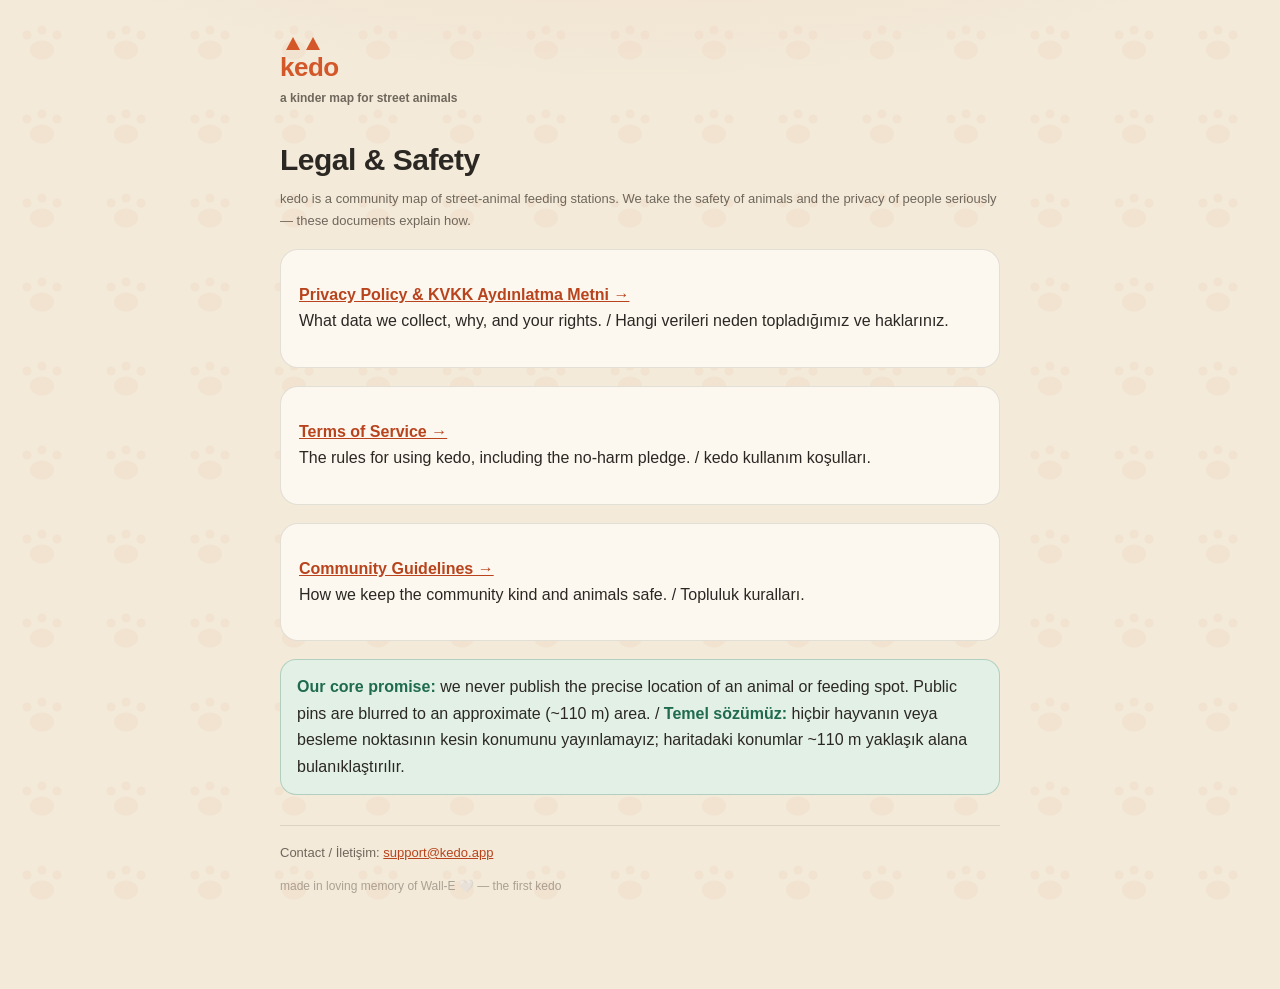
==== index.html @ f896a2e5 "Theme pages (cream + paw pattern, ears wordmark), fix data-controller name, add Wall-E tribute" ====
<!DOCTYPE html>
<html lang="en">
<head>
<meta charset="utf-8" />
<meta name="viewport" content="width=device-width, initial-scale=1" />
<title>kedo — Legal</title>
<link rel="stylesheet" href="style.css" />
</head>
<body>
<div class="wrap">
  <header class="site">
    <span class="brand">kedo<small>a kinder map for street animals</small></span>
  </header>

  <h1>Legal & Safety</h1>
  <p class="updated">kedo is a community map of street-animal feeding stations. We take the safety of
  animals and the privacy of people seriously — these documents explain how.</p>

  <div class="card">
    <p><a href="privacy.html"><strong>Privacy Policy &amp; KVKK Aydınlatma Metni →</strong></a><br/>
    What data we collect, why, and your rights. / Hangi verileri neden topladığımız ve haklarınız.</p>
  </div>
  <div class="card">
    <p><a href="terms.html"><strong>Terms of Service →</strong></a><br/>
    The rules for using kedo, including the no-harm pledge. / kedo kullanım koşulları.</p>
  </div>
  <div class="card">
    <p><a href="guidelines.html"><strong>Community Guidelines →</strong></a><br/>
    How we keep the community kind and animals safe. / Topluluk kuralları.</p>
  </div>

  <div class="callout">
    <strong>Our core promise:</strong> we never publish the precise location of an animal or feeding
    spot. Public pins are blurred to an approximate (~110&nbsp;m) area. /
    <strong>Temel sözümüz:</strong> hiçbir hayvanın veya besleme noktasının kesin konumunu yayınlamayız;
    haritadaki konumlar ~110&nbsp;m yaklaşık alana bulanıklaştırılır.
  </div>

  <footer>
    Contact / İletişim: <a href="mailto:support@kedo.app">support@kedo.app</a>
    <p style="margin-top:14px; opacity:.55; font-size:12px;">made in loving memory of Wall‑E 🤍 — the first kedo</p>
  </footer>
</div>
</body>
</html>
---- style.css ----
/* kedo legal pages — cream + coral, plain and readable */
:root{
  --bg:#F3EAD9; --card:#FCF8EF; --ink:#2B2824; --muted:#6f675c;
  --coral:#D4572A; --coral-dark:#B8431D; --green:#1F6B4F; --line:rgba(43,40,36,.12);
}
*{box-sizing:border-box}
html{scroll-behavior:smooth}
body{
  margin:0; color:var(--ink);
  font-family:-apple-system,BlinkMacSystemFont,"Segoe UI",Roboto,Helvetica,Arial,sans-serif;
  line-height:1.65; font-size:16px;
  /* warm kedo theme: soft coral glow + a faint repeating paw print on cream */
  background:
    radial-gradient(1100px 460px at 50% -240px, rgba(212,87,42,.12), transparent 70%),
    url("data:image/svg+xml,%3Csvg xmlns='http://www.w3.org/2000/svg' width='84' height='84' viewBox='0 0 84 84'%3E%3Cg fill='%23D4572A' opacity='0.05'%3E%3Cellipse cx='42' cy='50' rx='12' ry='9.5'/%3E%3Ccircle cx='27' cy='35' r='4.6'/%3E%3Ccircle cx='42' cy='30' r='4.6'/%3E%3Ccircle cx='57' cy='35' r='4.6'/%3E%3C/g%3E%3C/svg%3E"),
    var(--bg);
  background-attachment: fixed;
}
/* cat-ears over the wordmark, like the app */
.brand{position:relative; display:inline-block}
.brand::before, .brand::after{
  content:""; position:absolute; top:-9px; width:0; height:0;
  border-left:7px solid transparent; border-right:7px solid transparent; border-bottom:13px solid var(--coral);
}
.brand::before{left:6px} .brand::after{left:26px}
.wrap{max-width:760px; margin:0 auto; padding:28px 20px 80px}
header.site{display:flex; align-items:center; gap:12px; padding:18px 0 8px}
header.site .ears{font-size:0; line-height:0}
.brand{font-weight:800; font-size:26px; letter-spacing:-.5px; color:var(--coral)}
.brand small{display:block; font-size:12px; font-weight:700; color:var(--muted); letter-spacing:0}
nav.top{display:flex; flex-wrap:wrap; gap:8px; margin:14px 0 22px}
nav.top a{
  text-decoration:none; color:var(--ink); background:var(--card); border:1px solid var(--line);
  padding:7px 13px; border-radius:14px; font-weight:700; font-size:13px;
}
nav.top a:hover{border-color:var(--coral); color:var(--coral)}
.lang{float:right; font-size:13px}
.lang a{color:var(--coral); font-weight:700; text-decoration:none}
h1{font-size:30px; letter-spacing:-.5px; margin:18px 0 4px}
h2{font-size:21px; margin:34px 0 6px; padding-top:8px}
h3{font-size:16px; margin:20px 0 4px; color:var(--coral-dark)}
.updated{color:var(--muted); font-size:13px; margin:0 0 6px}
.card{background:var(--card); border:1px solid var(--line); border-radius:18px; padding:16px 18px; margin:18px 0}
.callout{background:#E3F0E6; border:1px solid rgba(31,107,79,.25); border-radius:16px; padding:14px 16px; margin:18px 0}
.callout strong{color:var(--green)}
table{width:100%; border-collapse:collapse; margin:12px 0; font-size:14.5px}
th,td{text-align:left; vertical-align:top; padding:9px 10px; border-bottom:1px solid var(--line)}
th{color:var(--coral-dark)}
a{color:var(--coral-dark)}
ul{padding-left:20px} li{margin:4px 0}
hr.div{border:none; border-top:2px dashed var(--line); margin:48px 0}
footer{color:var(--muted); font-size:13px; margin-top:30px; border-top:1px solid var(--line); padding-top:16px}
.pill{display:inline-block; background:#FBE3DA; color:var(--coral-dark); font-weight:800; font-size:11px; padding:3px 9px; border-radius:10px; letter-spacing:.3px}
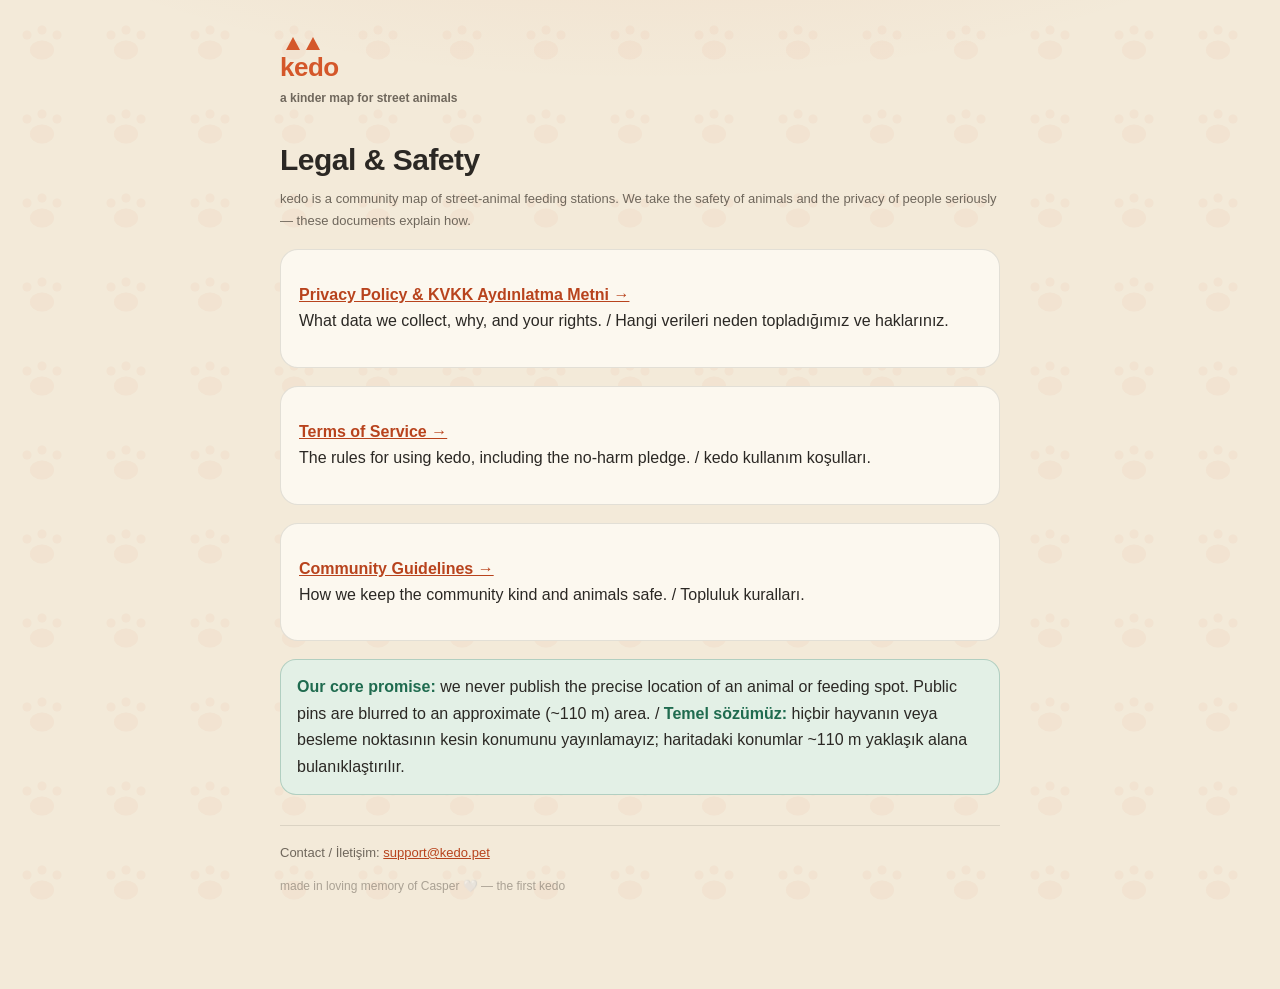
==== commit ed48bec2: "feat: EN/TR language toggle + support@kedo.pet One-tap English/Türkçe switch (remembers choice) so p" ====
--- a/index.html
+++ b/index.html
@@ -37,8 +37,8 @@
   </div>
 
   <footer>
-    Contact / İletişim: <a href="mailto:support@kedo.app">support@kedo.app</a>
-    <p style="margin-top:14px; opacity:.55; font-size:12px;">made in loving memory of Wall‑E 🤍 — the first kedo</p>
+    Contact / İletişim: <a href="mailto:support@kedo.pet">support@kedo.pet</a>
+    <p style="margin-top:14px; opacity:.55; font-size:12px;">made in loving memory of Casper 🤍 — the first kedo</p>
   </footer>
 </div>
 </body>
--- a/style.css
+++ b/style.css
@@ -51,3 +51,12 @@
 hr.div{border:none; border-top:2px dashed var(--line); margin:48px 0}
 footer{color:var(--muted); font-size:13px; margin-top:30px; border-top:1px solid var(--line); padding-top:16px}
 .pill{display:inline-block; background:#FBE3DA; color:var(--coral-dark); font-weight:800; font-size:11px; padding:3px 9px; border-radius:10px; letter-spacing:.3px}
+
+
+/* Language toggle (EN / TR) */
+.langtoggle { display:inline-flex; gap:4px; background:#EFE6D4; border:1px solid #E4D9C2; border-radius:999px; padding:4px; margin:0 0 22px; }
+.langtoggle button { font:inherit; font-weight:700; font-size:14px; line-height:1; cursor:pointer; border:0; background:transparent; color:#9B8E76; padding:8px 18px; border-radius:999px; transition:background .15s, color .15s; }
+.langtoggle button:hover { color:#6F6553; }
+.langtoggle button.active { background:#D4572A; color:#fff; }
+body.lang-en .L.tr { display:none; }
+body.lang-tr .L.en { display:none; }
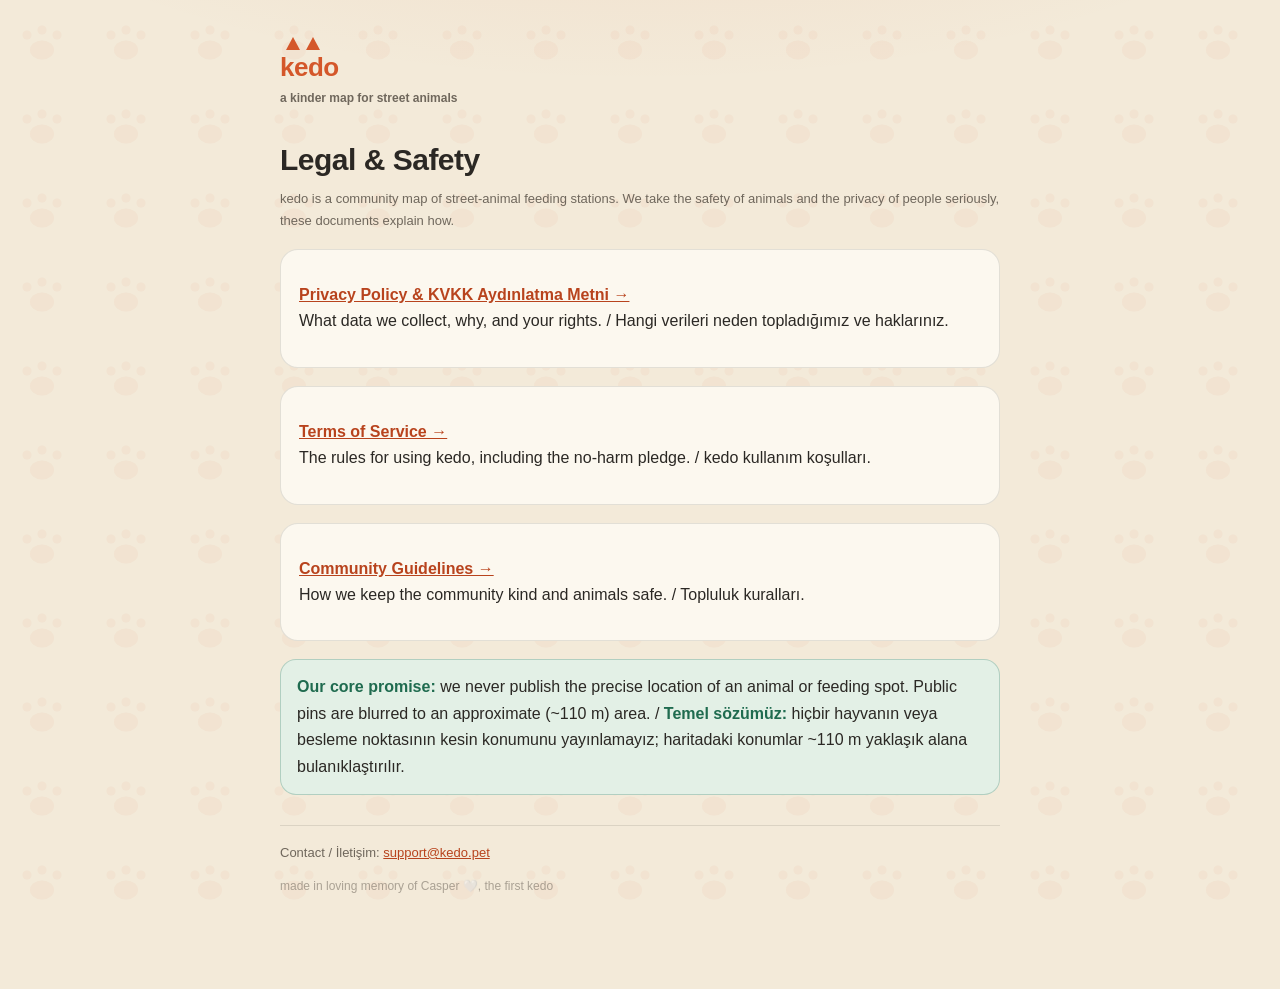
==== commit 934c6054: "style: remove em dashes site-wide (kedo voice rule) Co-Authored-By: Claude Opus 4.8 <noreply@anthrop" ====
--- a/index.html
+++ b/index.html
@@ -3,7 +3,7 @@
 <head>
 <meta charset="utf-8" />
 <meta name="viewport" content="width=device-width, initial-scale=1" />
-<title>kedo — Legal</title>
+<title>kedo · Legal</title>
 <link rel="stylesheet" href="style.css" />
 </head>
 <body>
@@ -14,7 +14,7 @@
 
   <h1>Legal & Safety</h1>
   <p class="updated">kedo is a community map of street-animal feeding stations. We take the safety of
-  animals and the privacy of people seriously — these documents explain how.</p>
+  animals and the privacy of people seriously, these documents explain how.</p>
 
   <div class="card">
     <p><a href="privacy.html"><strong>Privacy Policy &amp; KVKK Aydınlatma Metni →</strong></a><br/>
@@ -38,7 +38,7 @@
 
   <footer>
     Contact / İletişim: <a href="mailto:support@kedo.pet">support@kedo.pet</a>
-    <p style="margin-top:14px; opacity:.55; font-size:12px;">made in loving memory of Casper 🤍 — the first kedo</p>
+    <p style="margin-top:14px; opacity:.55; font-size:12px;">made in loving memory of Casper 🤍, the first kedo</p>
   </footer>
 </div>
 </body>
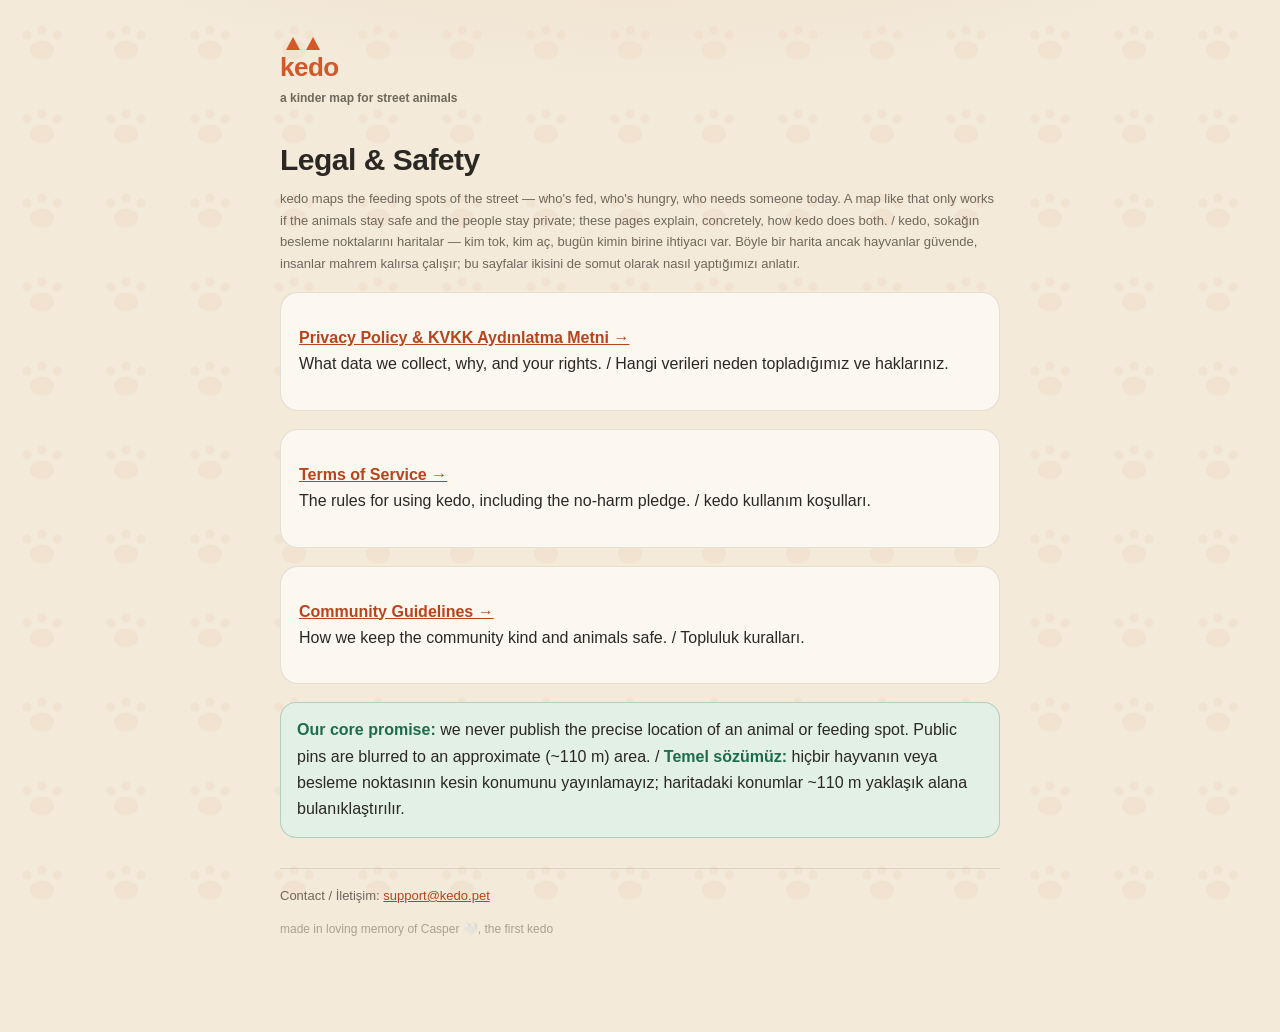
==== commit 6f1b91a5: "content: explain the real kedo — trust ladder, verification, bowl statuses + Mapbox/Expo processors " ====
--- a/index.html
+++ b/index.html
@@ -13,8 +13,11 @@
   </header>
 
   <h1>Legal & Safety</h1>
-  <p class="updated">kedo is a community map of street-animal feeding stations. We take the safety of
-  animals and the privacy of people seriously, these documents explain how.</p>
+  <p class="updated">kedo maps the feeding spots of the street — who's fed, who's hungry, who needs
+  someone today. A map like that only works if the animals stay safe and the people stay private; these
+  pages explain, concretely, how kedo does both. / kedo, sokağın besleme noktalarını haritalar — kim tok,
+  kim aç, bugün kimin birine ihtiyacı var. Böyle bir harita ancak hayvanlar güvende, insanlar mahrem
+  kalırsa çalışır; bu sayfalar ikisini de somut olarak nasıl yaptığımızı anlatır.</p>
 
   <div class="card">
     <p><a href="privacy.html"><strong>Privacy Policy &amp; KVKK Aydınlatma Metni →</strong></a><br/>
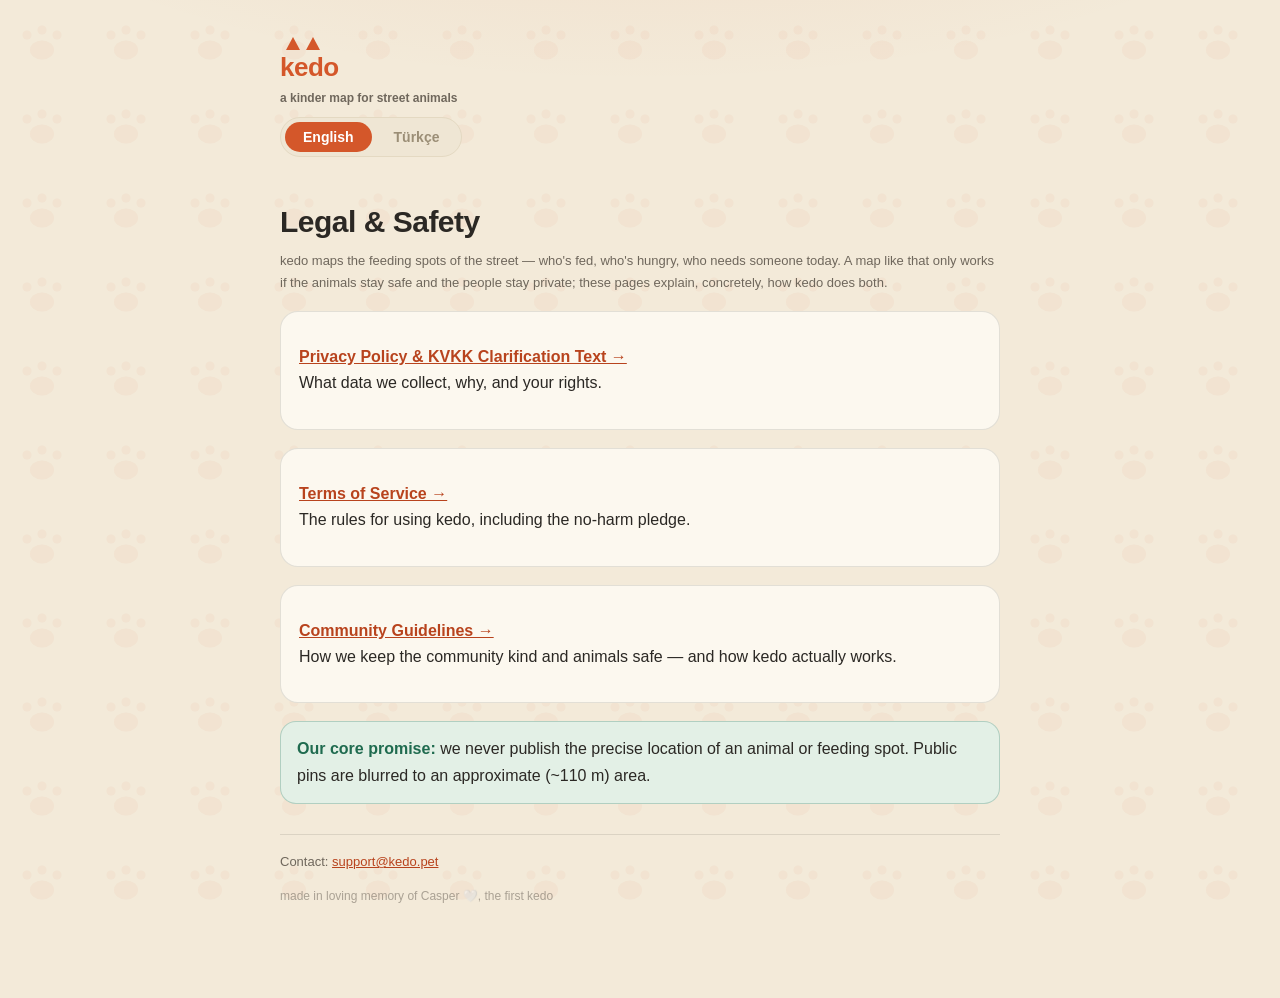
==== commit 0da59462: "index: proper EN/TR language toggle instead of mixed inline text Same lang.js mechanism as the other" ====
--- a/index.html
+++ b/index.html
@@ -3,46 +3,79 @@
 <head>
 <meta charset="utf-8" />
 <meta name="viewport" content="width=device-width, initial-scale=1" />
-<title>kedo · Legal</title>
+<title>kedo · Legal & Safety / Hukuk & Güvenlik</title>
 <link rel="stylesheet" href="style.css" />
 </head>
-<body>
+<body class="lang-en">
 <div class="wrap">
   <header class="site">
     <span class="brand">kedo<small>a kinder map for street animals</small></span>
   </header>
 
+  <div class="langtoggle" role="group" aria-label="Language">
+    <button type="button" data-lang="en" onclick="kedoSetLang('en')">English</button>
+    <button type="button" data-lang="tr" onclick="kedoSetLang('tr')">Türkçe</button>
+  </div>
+
+  <!-- ================= ENGLISH ================= -->
+  <div class="L en">
   <h1>Legal & Safety</h1>
   <p class="updated">kedo maps the feeding spots of the street — who's fed, who's hungry, who needs
-  someone today. A map like that only works if the animals stay safe and the people stay private; these
-  pages explain, concretely, how kedo does both. / kedo, sokağın besleme noktalarını haritalar — kim tok,
-  kim aç, bugün kimin birine ihtiyacı var. Böyle bir harita ancak hayvanlar güvende, insanlar mahrem
-  kalırsa çalışır; bu sayfalar ikisini de somut olarak nasıl yaptığımızı anlatır.</p>
+  someone today. A map like that only works if the animals stay safe and the people stay private;
+  these pages explain, concretely, how kedo does both.</p>
 
   <div class="card">
-    <p><a href="privacy.html"><strong>Privacy Policy &amp; KVKK Aydınlatma Metni →</strong></a><br/>
-    What data we collect, why, and your rights. / Hangi verileri neden topladığımız ve haklarınız.</p>
+    <p><a href="privacy.html"><strong>Privacy Policy &amp; KVKK Clarification Text →</strong></a><br/>
+    What data we collect, why, and your rights.</p>
   </div>
   <div class="card">
     <p><a href="terms.html"><strong>Terms of Service →</strong></a><br/>
-    The rules for using kedo, including the no-harm pledge. / kedo kullanım koşulları.</p>
+    The rules for using kedo, including the no-harm pledge.</p>
   </div>
   <div class="card">
     <p><a href="guidelines.html"><strong>Community Guidelines →</strong></a><br/>
-    How we keep the community kind and animals safe. / Topluluk kuralları.</p>
+    How we keep the community kind and animals safe — and how kedo actually works.</p>
   </div>
 
   <div class="callout">
     <strong>Our core promise:</strong> we never publish the precise location of an animal or feeding
-    spot. Public pins are blurred to an approximate (~110&nbsp;m) area. /
-    <strong>Temel sözümüz:</strong> hiçbir hayvanın veya besleme noktasının kesin konumunu yayınlamayız;
-    haritadaki konumlar ~110&nbsp;m yaklaşık alana bulanıklaştırılır.
+    spot. Public pins are blurred to an approximate (~110&nbsp;m) area.
+  </div>
+  </div>
+
+  <!-- ================= TÜRKÇE ================= -->
+  <div class="L tr">
+  <h1>Hukuk &amp; Güvenlik</h1>
+  <p class="updated">kedo, sokağın besleme noktalarını haritalar — kim tok, kim aç, bugün kimin
+  birine ihtiyacı var. Böyle bir harita ancak hayvanlar güvende, insanlar mahrem kalırsa çalışır;
+  bu sayfalar ikisini de somut olarak nasıl yaptığımızı anlatır.</p>
+
+  <div class="card">
+    <p><a href="privacy.html"><strong>Gizlilik Politikası &amp; KVKK Aydınlatma Metni →</strong></a><br/>
+    Hangi verileri neden topladığımız ve haklarınız.</p>
+  </div>
+  <div class="card">
+    <p><a href="terms.html"><strong>Kullanım Koşulları →</strong></a><br/>
+    kedo'yu kullanmanın kuralları, zarar-vermeme taahhüdü dahil.</p>
+  </div>
+  <div class="card">
+    <p><a href="guidelines.html"><strong>Topluluk Kuralları →</strong></a><br/>
+    Topluluğu nazik, hayvanları güvende nasıl tutuyoruz — ve kedo gerçekte nasıl işliyor.</p>
+  </div>
+
+  <div class="callout">
+    <strong>Temel sözümüz:</strong> hiçbir hayvanın veya besleme noktasının kesin konumunu
+    yayınlamayız; haritadaki konumlar ~110&nbsp;m yaklaşık alana bulanıklaştırılır.
+  </div>
   </div>
 
   <footer>
-    Contact / İletişim: <a href="mailto:support@kedo.pet">support@kedo.pet</a>
-    <p style="margin-top:14px; opacity:.55; font-size:12px;">made in loving memory of Casper 🤍, the first kedo</p>
+    <span class="L en">Contact: <a href="mailto:support@kedo.pet">support@kedo.pet</a>
+    <p style="margin-top:14px; opacity:.55; font-size:12px;">made in loving memory of Casper 🤍, the first kedo</p></span>
+    <span class="L tr">İletişim: <a href="mailto:support@kedo.pet">support@kedo.pet</a>
+    <p style="margin-top:14px; opacity:.55; font-size:12px;">Casper'ın sevgi dolu anısına 🤍 — ilk kedo</p></span>
   </footer>
 </div>
+<script src="lang.js"></script>
 </body>
 </html>
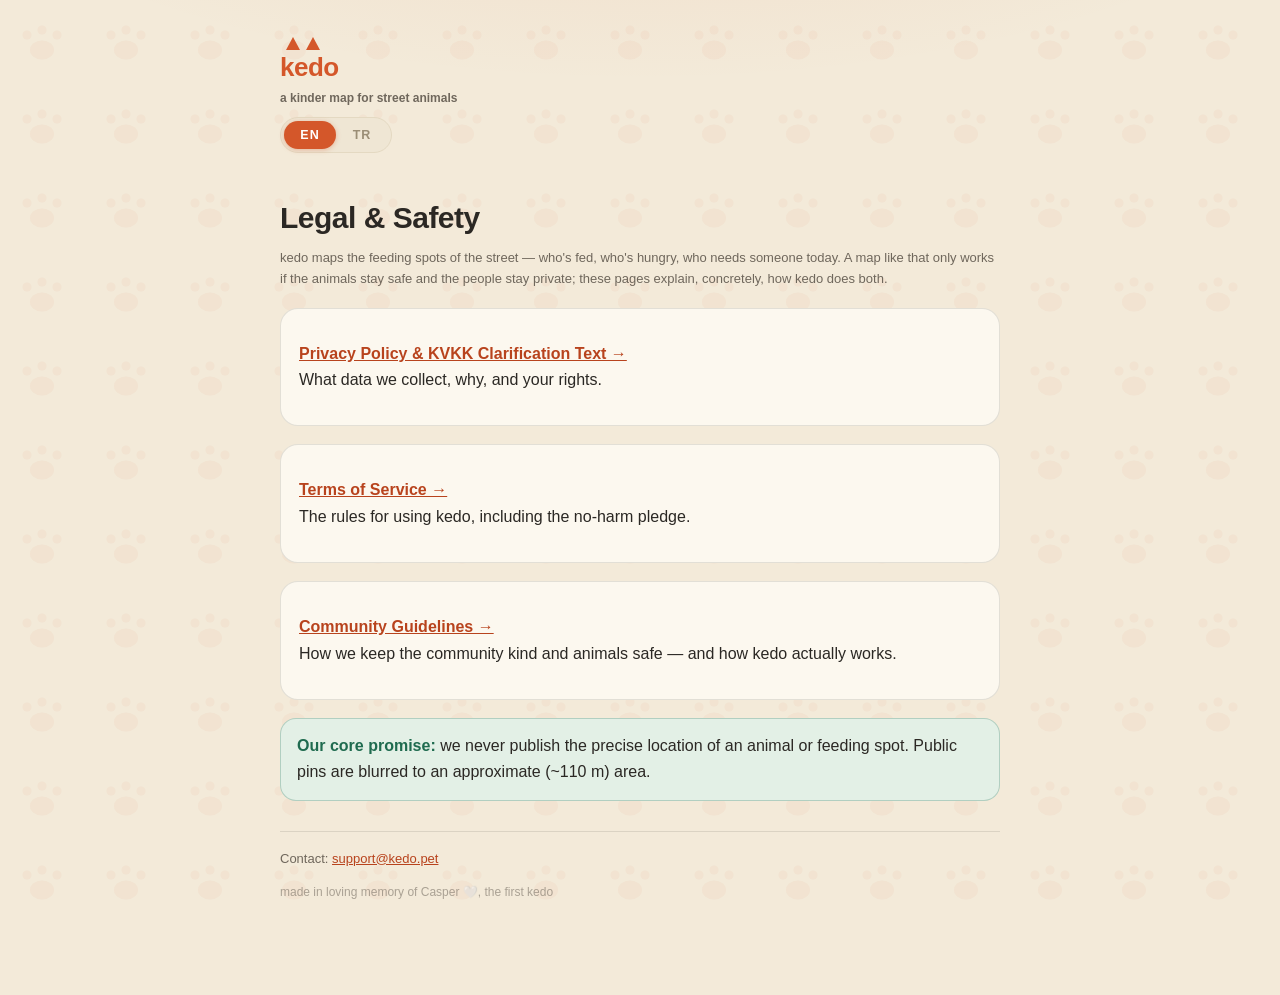
==== commit eb73c76b: "style: modern EN|TR segmented toggle — sliding thumb, short labels, no clutter Compact segmented swi" ====
--- a/index.html
+++ b/index.html
@@ -13,8 +13,8 @@
   </header>
 
   <div class="langtoggle" role="group" aria-label="Language">
-    <button type="button" data-lang="en" onclick="kedoSetLang('en')">English</button>
-    <button type="button" data-lang="tr" onclick="kedoSetLang('tr')">Türkçe</button>
+    <button type="button" data-lang="en" onclick="kedoSetLang('en')">EN</button>
+    <button type="button" data-lang="tr" onclick="kedoSetLang('tr')">TR</button>
   </div>
 
   <!-- ================= ENGLISH ================= -->
--- a/style.css
+++ b/style.css
@@ -53,10 +53,13 @@
 .pill{display:inline-block; background:#FBE3DA; color:var(--coral-dark); font-weight:800; font-size:11px; padding:3px 9px; border-radius:10px; letter-spacing:.3px}
 
 
-/* Language toggle (EN / TR) */
-.langtoggle { display:inline-flex; gap:4px; background:#EFE6D4; border:1px solid #E4D9C2; border-radius:999px; padding:4px; margin:0 0 22px; }
-.langtoggle button { font:inherit; font-weight:700; font-size:14px; line-height:1; cursor:pointer; border:0; background:transparent; color:#9B8E76; padding:8px 18px; border-radius:999px; transition:background .15s, color .15s; }
+/* Language toggle — modern EN|TR segmented switch with a sliding thumb.
+   The thumb position is driven by the body lang class, so no extra JS. */
+.langtoggle { position:relative; display:inline-flex; background:#EFE6D4; border:1px solid #E4D9C2; border-radius:999px; padding:3px; margin:0 0 22px; }
+.langtoggle::before { content:""; position:absolute; top:3px; left:3px; width:52px; height:calc(100% - 6px); background:#D4572A; border-radius:999px; box-shadow:0 1px 5px rgba(212,87,42,.35); transition:transform .25s cubic-bezier(.4,0,.2,1); }
+body.lang-tr .langtoggle::before { transform:translateX(52px); }
+.langtoggle button { position:relative; z-index:1; width:52px; font:inherit; font-weight:800; font-size:12.5px; letter-spacing:.08em; line-height:1; cursor:pointer; border:0; background:transparent; color:#9B8E76; padding:8px 0; border-radius:999px; text-align:center; transition:color .2s; }
 .langtoggle button:hover { color:#6F6553; }
-.langtoggle button.active { background:#D4572A; color:#fff; }
+.langtoggle button.active { color:#fff; }
 body.lang-en .L.tr { display:none; }
 body.lang-tr .L.en { display:none; }
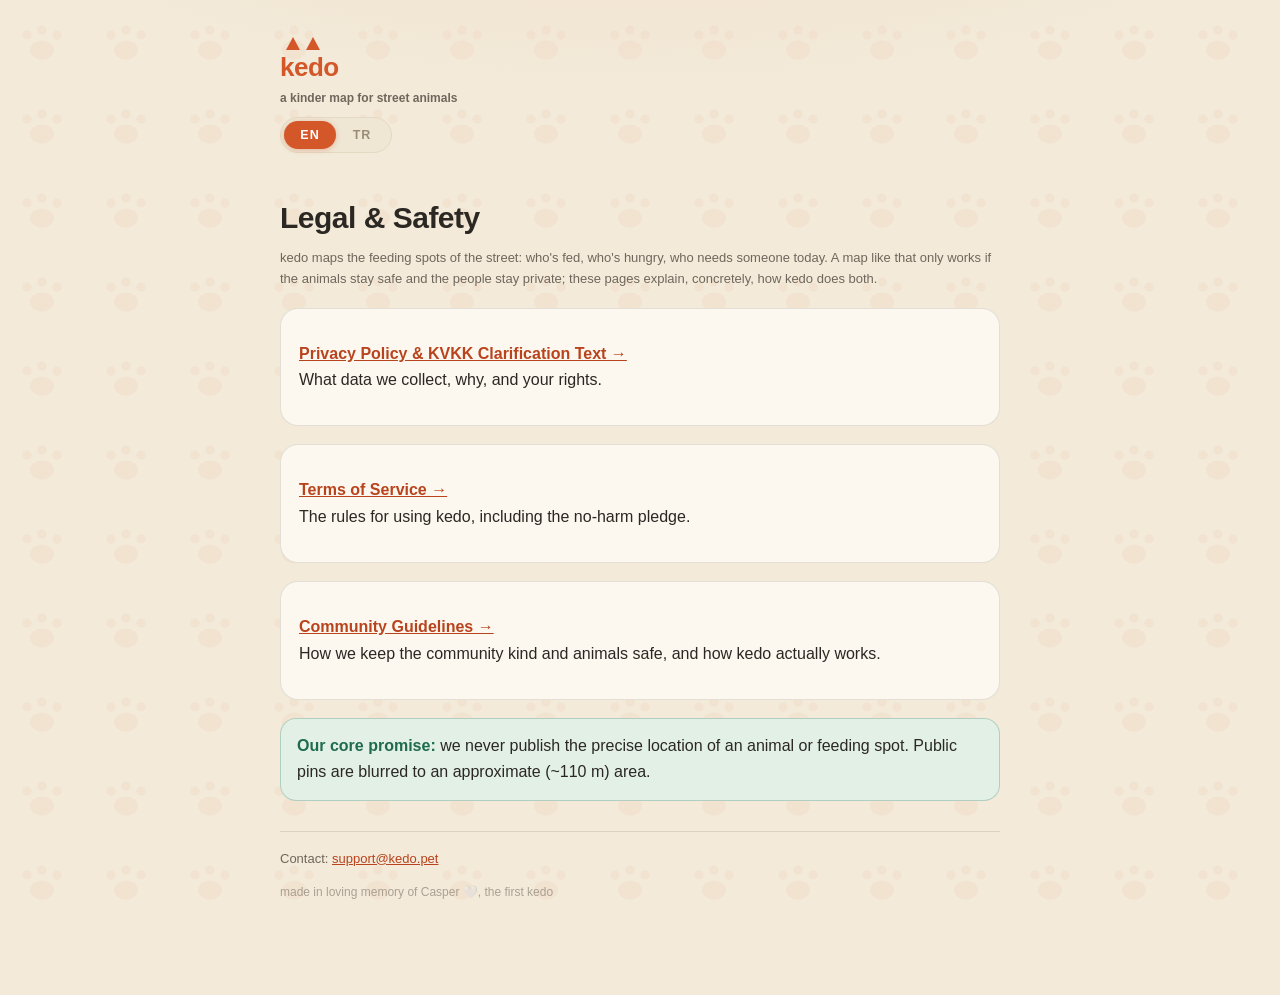
==== commit f0df39a7: "style: kill every em dash — replaced with real punctuation (pero's call) Co-Authored-By: Claude Fabl" ====
--- a/index.html
+++ b/index.html
@@ -20,7 +20,7 @@
   <!-- ================= ENGLISH ================= -->
   <div class="L en">
   <h1>Legal & Safety</h1>
-  <p class="updated">kedo maps the feeding spots of the street — who's fed, who's hungry, who needs
+  <p class="updated">kedo maps the feeding spots of the street: who's fed, who's hungry, who needs
   someone today. A map like that only works if the animals stay safe and the people stay private;
   these pages explain, concretely, how kedo does both.</p>
 
@@ -34,7 +34,7 @@
   </div>
   <div class="card">
     <p><a href="guidelines.html"><strong>Community Guidelines →</strong></a><br/>
-    How we keep the community kind and animals safe — and how kedo actually works.</p>
+    How we keep the community kind and animals safe, and how kedo actually works.</p>
   </div>
 
   <div class="callout">
@@ -46,7 +46,7 @@
   <!-- ================= TÜRKÇE ================= -->
   <div class="L tr">
   <h1>Hukuk &amp; Güvenlik</h1>
-  <p class="updated">kedo, sokağın besleme noktalarını haritalar — kim tok, kim aç, bugün kimin
+  <p class="updated">kedo, sokağın besleme noktalarını haritalar: kim tok, kim aç, bugün kimin
   birine ihtiyacı var. Böyle bir harita ancak hayvanlar güvende, insanlar mahrem kalırsa çalışır;
   bu sayfalar ikisini de somut olarak nasıl yaptığımızı anlatır.</p>
 
@@ -60,7 +60,7 @@
   </div>
   <div class="card">
     <p><a href="guidelines.html"><strong>Topluluk Kuralları →</strong></a><br/>
-    Topluluğu nazik, hayvanları güvende nasıl tutuyoruz — ve kedo gerçekte nasıl işliyor.</p>
+    Topluluğu nazik, hayvanları güvende nasıl tutuyoruz ve kedo gerçekte nasıl işliyor.</p>
   </div>
 
   <div class="callout">
@@ -73,7 +73,7 @@
     <span class="L en">Contact: <a href="mailto:support@kedo.pet">support@kedo.pet</a>
     <p style="margin-top:14px; opacity:.55; font-size:12px;">made in loving memory of Casper 🤍, the first kedo</p></span>
     <span class="L tr">İletişim: <a href="mailto:support@kedo.pet">support@kedo.pet</a>
-    <p style="margin-top:14px; opacity:.55; font-size:12px;">Casper'ın sevgi dolu anısına 🤍 — ilk kedo</p></span>
+    <p style="margin-top:14px; opacity:.55; font-size:12px;">ilk kedo Casper'ın sevgi dolu anısına 🤍</p></span>
   </footer>
 </div>
 <script src="lang.js"></script>
